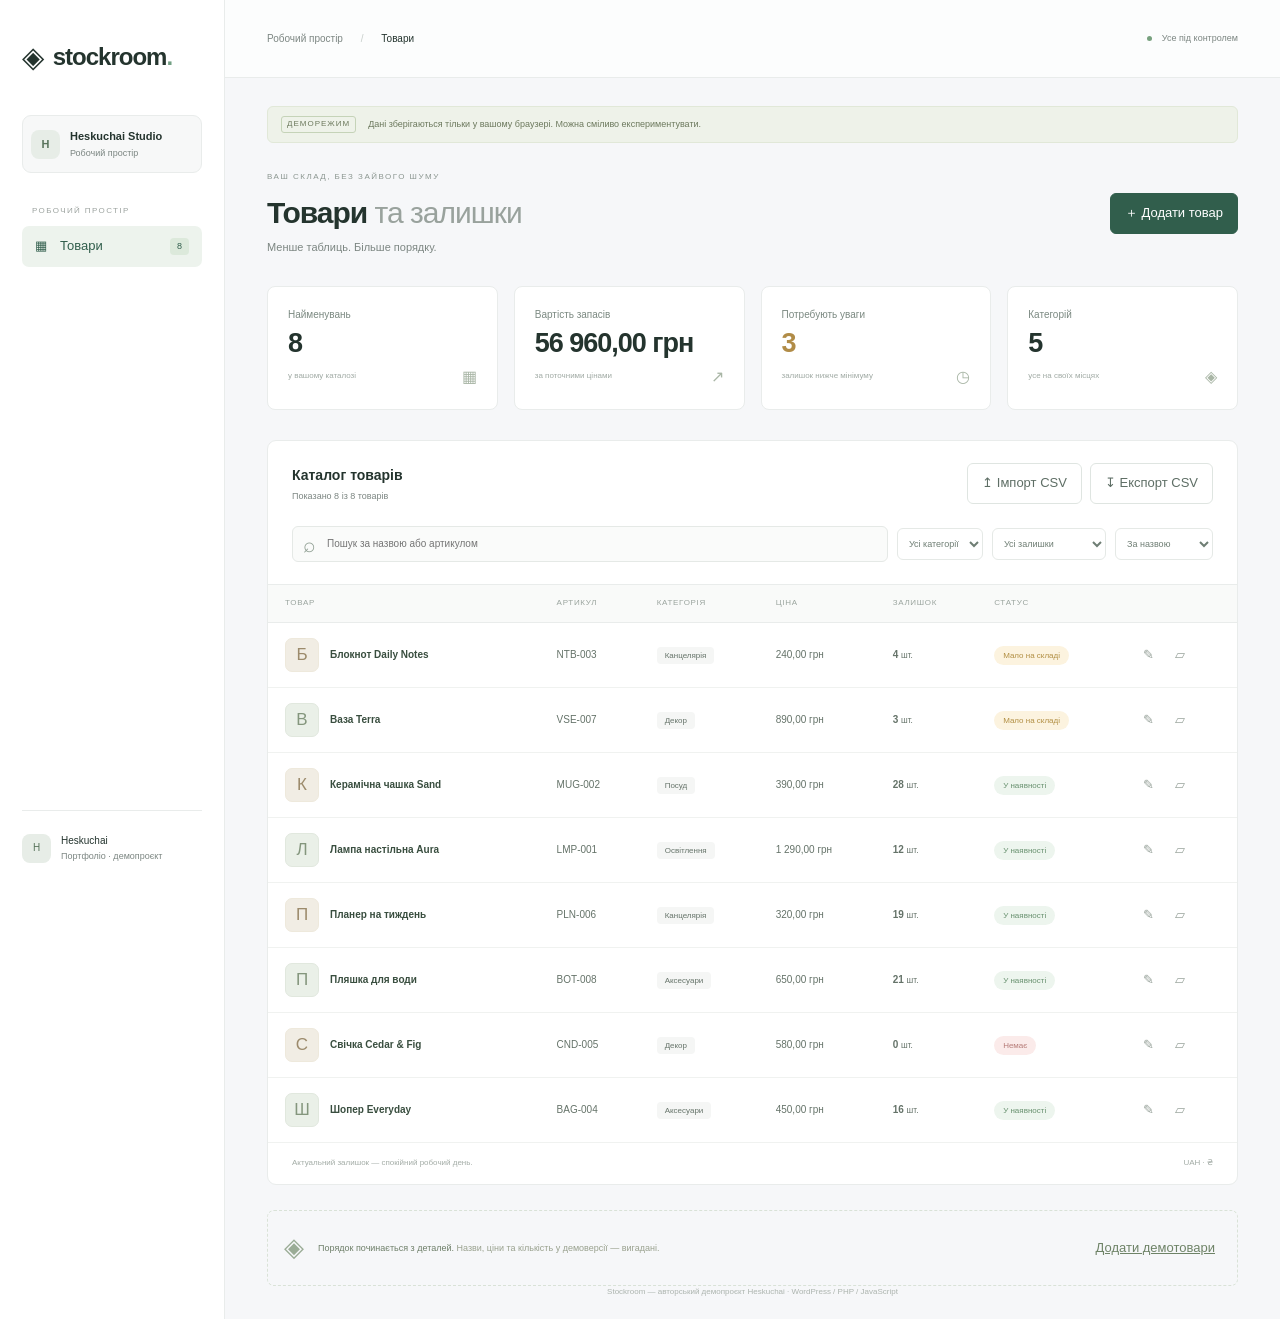
==== docs/stockroom/index.html @ 46d988ea "Build WordPress projects and publish portfolio demos" ====
<!doctype html><html lang="uk"><head><meta charset="UTF-8"><meta name="viewport" content="width=device-width,initial-scale=1"><title>Stockroom — облік товарів · Heskuchai</title><meta name="description" content="Авторський демонстраційний проєкт Heskuchai. WordPress, PHP та JavaScript."><link rel="icon" href="data:,"><link rel="stylesheet" href="assets/style.css"><style>body{margin:0}html{scroll-behavior:smooth;scroll-padding-top:25px}@media(prefers-reduced-motion:reduce){html{scroll-behavior:auto}}</style></head><body><div id="stockroom" class="stockroom">
 <aside class="sr-sidebar"><a class="sr-logo" href="#">◈ <strong>stockroom<span>.</span></strong></a><div class="sr-workspace"><span>H</span><div>Heskuchai Studio<small>Робочий простір</small></div></div><p class="sr-side-label">РОБОЧИЙ ПРОСТІР</p><a class="sr-nav active" href="#sr-main">▦ <span>Товари</span><span class="sr-count">0</span></a><div class="sr-sidebar-bottom"><span class="sr-avatar">H</span><div>Heskuchai<small>Портфоліо · демопроєкт</small></div></div></aside>
 <div class="sr-shell"><header class="sr-topbar"><span>Робочий простір <b>/</b> <strong>Товари</strong></span><span class="sr-top-status"><i></i> Усе під контролем</span></header>
 <main id="sr-main" class="sr-main"><div class="sr-demo-banner"><span>ДЕМОРЕЖИМ</span><p id="sr-mode">Дані зберігаються тільки у вашому браузері. Можна сміливо експериментувати.</p></div>
 <div class="sr-heading"><div><p class="sr-eyebrow">ВАШ СКЛАД, БЕЗ ЗАЙВОГО ШУМУ</p><h1>Товари <span>та залишки</span></h1><p>Менше таблиць. Більше порядку.</p></div><button class="sr-btn sr-primary" id="sr-add">＋ Додати товар</button></div>
 <section class="sr-stats" aria-label="Показники складу"><div><span>Найменувань</span><strong id="sr-total">0</strong><small>у вашому каталозі <i>▦</i></small></div><div><span>Вартість запасів</span><strong id="sr-value">0 ₴</strong><small>за поточними цінами <i>↗</i></small></div><div><span>Потребують уваги</span><strong id="sr-low">0</strong><small>залишок нижче мінімуму <i>◷</i></small></div><div><span>Категорій</span><strong id="sr-categories">0</strong><small>усе на своїх місцях <i>◈</i></small></div></section>
 <section class="sr-panel"><div class="sr-panel-top"><div><h2>Каталог товарів</h2><p id="sr-results" aria-live="polite">Завантаження…</p></div><div class="sr-file-actions"><button class="sr-btn" id="sr-import">↥ Імпорт CSV</button><input type="file" accept=".csv,text/csv" id="sr-file" hidden><button class="sr-btn" id="sr-export">↧ Експорт CSV</button></div></div>
 <div class="sr-toolbar"><label class="sr-search"><span>⌕</span><input type="search" id="sr-search" placeholder="Пошук за назвою або артикулом" aria-label="Пошук товарів"></label><label><span class="sr-visually-hidden">Категорія</span><select id="sr-category"><option value="">Усі категорії</option></select></label><label><span class="sr-visually-hidden">Залишок</span><select id="sr-status"><option value="">Усі залишки</option><option value="low">Мало на складі</option><option value="out">Немає в наявності</option><option value="ok">Достатньо</option></select></label><label><span class="sr-visually-hidden">Сортування</span><select id="sr-sort"><option value="name">За назвою</option><option value="qty">За залишком ↑</option><option value="value">За вартістю ↓</option></select></label></div>
 <div class="sr-table-scroll"><table><thead><tr><th>ТОВАР</th><th>АРТИКУЛ</th><th>КАТЕГОРІЯ</th><th>ЦІНА</th><th>ЗАЛИШОК</th><th>СТАТУС</th><th><span class="sr-visually-hidden">Дії</span></th></tr></thead><tbody id="sr-rows"></tbody></table></div><div id="sr-empty" class="sr-empty" hidden><strong>Поки що нічого</strong><p>Змініть фільтри або додайте перший товар.</p></div><div class="sr-panel-footer"><span>Актуальний залишок — спокійний робочий день.</span><span>UAH · ₴</span></div></section>
 <div class="sr-bottom-note"><span>◈</span><p><strong>Порядок починається з деталей.</strong> Назви, ціни та кількість у демоверсії — вигадані.</p><button class="sr-text-button" id="sr-seed">Додати демотовари</button></div>
 <p class="sr-footer">Stockroom — авторський демопроєкт Heskuchai · WordPress / PHP / JavaScript</p></main></div>
 <dialog id="sr-dialog" class="sr-dialog" aria-labelledby="sr-dialog-title"><form id="sr-form"><header><div><p class="sr-eyebrow">КАТАЛОГ</p><h2 id="sr-dialog-title">Новий товар</h2></div><button type="button" class="sr-close" aria-label="Закрити">×</button></header><input type="hidden" name="id"><label>Назва товару<input name="name" maxlength="100" required placeholder="Наприклад, настільна лампа"></label><div class="sr-form-grid"><label>Артикул<input name="sku" maxlength="40" required pattern="[A-Za-z0-9_-]+" placeholder="LAMP-001"><small>Латинські літери, цифри, - та _</small></label><label>Категорія<input name="category" maxlength="50" required placeholder="Освітлення" list="sr-category-list"><datalist id="sr-category-list"></datalist></label><label>Ціна, ₴<input name="price" type="number" min="0" max="9999999.99" step="0.01" required placeholder="0.00"></label><label>Кількість, шт.<input name="qty" type="number" min="0" max="1000000" step="1" required value="0"></label><label>Мінімальний залишок<input name="min_qty" type="number" min="0" max="1000000" step="1" required value="5"></label></div><p id="sr-form-error" class="sr-error" role="alert"></p><footer><button type="button" class="sr-btn sr-cancel">Скасувати</button><button type="submit" class="sr-btn sr-primary">Зберегти товар</button></footer></form></dialog>
 <dialog id="sr-archive-dialog" class="sr-dialog" aria-labelledby="sr-archive-title"><h2 id="sr-archive-title">Архівувати товар?</h2><p>Товар зникне з каталогу. Його можна буде повернути кнопкою «Скасувати» у повідомленні.</p><footer><button class="sr-btn" id="sr-archive-cancel">Залишити</button><button class="sr-btn sr-primary" id="sr-archive-confirm">Архівувати</button></footer></dialog>
 <div id="sr-toast" class="sr-toast" role="status" hidden><span></span><button hidden>Скасувати</button><button class="sr-toast-close" aria-label="Закрити повідомлення">×</button></div>
</div>
<script src="assets/core.js"></script><script src="assets/app.js"></script></body></html>
---- docs/stockroom/assets/style.css ----
.stockroom{--sr-bg:#f6f7f9;--sr-ink:#24342e;--sr-muted:#7c8682;--sr-line:#e9eceb;--sr-green:#315e4c;color:var(--sr-ink);font:13px/1.6 'Segoe UI',Arial,sans-serif;background:var(--sr-bg);min-height:100vh;display:flex;text-align:left;letter-spacing:normal}.stockroom *{box-sizing:border-box}.stockroom a{color:inherit;text-decoration:none}.stockroom button,.stockroom input,.stockroom select{font:inherit}.stockroom button{cursor:pointer}.stockroom button:disabled{opacity:.5;cursor:wait}.stockroom button:focus-visible,.stockroom a:focus-visible,.stockroom input:focus-visible,.stockroom select:focus-visible{outline:2px solid #54896f;outline-offset:3px}.stockroom h1,.stockroom h2,.stockroom p{margin-top:0}.stockroom [hidden]{display:none!important}.sr-sidebar{width:225px;flex-shrink:0;background:#fff;border-right:1px solid var(--sr-line);padding:34px 22px;position:relative}.sr-logo{font-size:29px;display:flex;align-items:center;gap:10px;letter-spacing:-1.3px}.sr-logo>strong{font-size:24px;letter-spacing:-1px}.sr-logo strong span{color:#73a084}.sr-workspace{margin:35px 0 32px;padding:12px 8px;background:#f7f8f8;border:1px solid var(--sr-line);border-radius:9px;display:flex;gap:10px;align-items:center;font-size:11px;font-weight:600}.sr-workspace>span,.sr-avatar{display:grid;place-items:center;width:29px;height:29px;background:#e7ede7;color:#59745c;border-radius:8px}.sr-workspace small,.sr-sidebar-bottom small{display:block;font-size:9px;color:var(--sr-muted);font-weight:400}.sr-side-label{font-size:8px;letter-spacing:1.4px;color:#9ca39f;padding-left:10px}.sr-nav{display:flex;gap:13px;align-items:center;padding:10px 13px;border-radius:7px}.sr-nav.active{background:#edf3ed;color:#315e4c}.sr-count{margin-left:auto;font-size:9px;background:#dce9db;padding:1px 7px;border-radius:4px}.sr-sidebar-bottom{position:sticky;top:calc(100vh - 90px);margin-top:280px;border-top:1px solid var(--sr-line);padding-top:22px;display:flex;align-items:center;gap:10px;font-size:10px}.sr-shell{flex:1;min-width:0}.sr-topbar{height:78px;padding:0 42px;background:#ffffffb8;border-bottom:1px solid var(--sr-line);display:flex;align-items:center;justify-content:space-between;font-size:10px;color:var(--sr-muted);gap:15px}.sr-topbar strong{color:var(--sr-ink);font-weight:500}.sr-topbar b{margin:0 15px;color:#c7ceca;font-weight:400}.sr-top-status{font-size:9px}.sr-top-status i{display:inline-block;width:5px;height:5px;border-radius:50%;background:#77a17e;margin-right:7px}.sr-main{padding:28px 42px 20px;max-width:1600px;margin:auto}.sr-demo-banner{padding:9px 13px;background:#eef2e9;color:#6c795d;border:1px solid #e1e8d8;border-radius:6px;display:flex;gap:12px;align-items:center;margin-bottom:28px}.sr-demo-banner>span{font-size:8px;letter-spacing:1px;border:1px solid #c5d3b8;padding:1px 5px;flex-shrink:0;border-radius:3px}.sr-demo-banner p{margin:0;font-size:9px}.sr-heading{display:flex;justify-content:space-between;align-items:center;gap:20px;margin-bottom:30px}.sr-eyebrow{font-size:8px;letter-spacing:1.5px;color:#8b9690;margin-bottom:9px}.sr-heading h1{font-size:30px;line-height:1.3;font-weight:600;letter-spacing:-1px;margin:0 0 7px;font-family:inherit}.sr-heading h1>span{font-weight:400;color:#99a29d}.sr-heading p:not(.sr-eyebrow){font-size:11px;color:var(--sr-muted);margin:0}.sr-btn{border:1px solid #dfe5e1;background:#fff;color:#5e6e65;padding:9px 14px;border-radius:6px;font-size:10px;white-space:nowrap;transition:background .2s}.sr-btn:hover{background:#edf1ed}.sr-primary{background:var(--sr-green);color:#fff;border-color:var(--sr-green)}.sr-primary:hover{background:#244a3b}.sr-stats{display:grid;grid-template-columns:repeat(4,minmax(0,1fr));gap:16px;margin-bottom:30px}.sr-stats>div{background:#fff;border:1px solid var(--sr-line);border-radius:8px;padding:20px}.sr-stats>div>span{display:block;color:#7b8981;font-size:10px}.sr-stats strong{display:block;font-size:27px;font-weight:600;line-height:1.5;letter-spacing:-1px;white-space:nowrap}.sr-stats small{display:flex;justify-content:space-between;color:#a0aaa4;font-size:8px;align-items:center;gap:5px}.sr-stats small i{font-style:normal;font-size:16px;color:#a9b6a6}.sr-stats>div:nth-child(3) strong{color:#b18c47}.sr-panel{background:#fff;border:1px solid var(--sr-line);border-radius:9px;overflow:hidden}.sr-panel-top{display:flex;align-items:center;justify-content:space-between;gap:20px;padding:22px 24px}.sr-panel-top h2{font-size:14px;font-weight:600;margin:0 0 3px;letter-spacing:0;font-family:inherit}.sr-panel-top p{font-size:9px;color:var(--sr-muted);margin:0}.sr-file-actions{display:flex;gap:8px}.sr-toolbar{display:flex;align-items:center;gap:9px;padding:0 24px 22px}.sr-search{display:flex;align-items:center;gap:7px;border:1px solid #e5e9e6;border-radius:6px;flex:1;padding:5px 10px;min-width:140px;background:#fafbfa}.sr-search>span{font-size:21px;color:#91a094;line-height:1}.sr-search input{width:100%;border:0;background:transparent;outline:0;font-size:10px;min-width:0;padding:4px}.sr-toolbar select{max-width:160px;border:1px solid #e5e9e6;background:#fff;color:#6f7e74;border-radius:6px;padding:9px 7px;font-size:9px}.sr-table-scroll{overflow-x:auto}.stockroom table{width:100%;border-collapse:collapse;font-size:10px;white-space:nowrap;margin:0}.stockroom th{background:#f9faf9;color:#9aa49e;font-size:8px;letter-spacing:.7px;font-weight:500;padding:12px 17px;text-align:left;border-block:1px solid var(--sr-line)}.stockroom td{padding:15px 17px;border-bottom:1px solid #f0f2f0;vertical-align:middle;color:#657369}.stockroom td:first-child{display:flex;align-items:center;gap:11px;min-width:210px;max-width:300px}.sr-product-icon{width:34px;height:34px;background:#f1ede4;border:1px solid #eee9dc;border-radius:7px;display:grid;place-items:center;font-size:17px;color:#9c8b6c;flex-shrink:0}.stockroom tr:nth-child(2n) .sr-product-icon{background:#eaf0e8;color:#84967d;border-color:#e1e8de}.sr-product-name{font-weight:600;color:#394e3f;white-space:normal;overflow-wrap:anywhere;max-width:195px;line-height:1.5}.sr-category-tag{background:#f5f6f5;padding:4px 8px;border-radius:4px;font-size:8px}.sr-stock-status{font-size:8px;border-radius:15px;background:#edf5ee;color:#67906e;padding:5px 9px}.sr-stock-status.low{background:#fcf3df;color:#b18e42}.sr-stock-status.out{background:#fbebea;color:#b67b77}.sr-row-actions{display:flex;gap:5px}.sr-row-actions button{background:none;border:1px solid transparent;border-radius:4px;padding:4px 7px;color:#96a199;font-size:13px}.sr-row-actions button:hover{border-color:#e2e7e2;background:#f7f9f7}.sr-panel-footer{padding:14px 24px;display:flex;justify-content:space-between;color:#a3aca6;font-size:8px;gap:15px}.sr-empty{text-align:center;padding:60px 20px;color:var(--sr-muted)}.sr-empty strong{font-size:17px;color:var(--sr-ink)}.sr-empty p{margin:8px 0 0}.sr-bottom-note{display:flex;align-items:center;gap:14px;border:1px dashed #d9e2d7;border-radius:7px;padding:16px;margin-top:25px}.sr-bottom-note>span{font-size:26px;color:#9aac96}.sr-bottom-note p{font-size:9px;color:#99a18e;margin:0;flex:1}.sr-bottom-note strong{font-weight:500;color:#6e7f69}.sr-text-button{background:transparent;border:0;color:#6e8367;font-size:9px;text-decoration:underline}.sr-footer{margin:24px 0 0;font-size:8px;color:#acb4ae;text-align:center}.sr-dialog{width:min(550px,92vw);max-height:90vh;border:1px solid #e3e8e2;border-radius:12px;padding:30px;color:#354a3b;background:#fff;box-shadow:0 25px 100px #122e2333;font-family:'Segoe UI',Arial,sans-serif}.sr-dialog::backdrop{background:#1b352c88;backdrop-filter:blur(3px)}.sr-dialog header{display:flex;justify-content:space-between;align-items:start;margin-bottom:20px}.sr-dialog h2{font-size:24px;margin:0;font-family:inherit;letter-spacing:-.5px}.sr-close{border:0;background:none;font-size:26px;line-height:1;padding:5px;color:#96a094}.sr-dialog label{display:flex;flex-direction:column;gap:6px;font-size:11px;margin-bottom:15px}.sr-dialog input{border:1px solid #dce3dc;padding:10px 12px;border-radius:6px;width:100%;font-size:12px;background:#fcfdfb;color:#354a3b}.sr-dialog small{font-size:9px;color:#99a393}.sr-form-grid{display:grid;grid-template-columns:1fr 1fr;gap:0 16px}.sr-dialog footer{display:flex;justify-content:flex-end;gap:10px;margin-top:20px}.sr-error{color:#ad4d4d;font-size:11px;min-height:15px}.sr-toast{position:fixed;bottom:25px;right:25px;max-width:min(480px,90vw);border:1px solid #d3e0d2;padding:13px 18px;background:#fff;box-shadow:0 12px 35px #102b1d20;border-radius:8px;z-index:99999;display:flex;align-items:center;gap:15px;font-size:12px}.sr-toast button{border:0;background:none;color:#3b6f4c;font:inherit;text-decoration:underline}.sr-toast .sr-toast-close{font-size:20px;color:#95a18f;text-decoration:none}.sr-visually-hidden{position:absolute;left:0;top:0;width:1px;height:1px;overflow:hidden;clip:rect(0,0,0,0)}
@media(max-width:1150px){.sr-sidebar{width:180px;padding:28px 15px}.sr-logo>strong{font-size:21px}.sr-main{padding:25px}.sr-topbar{padding-inline:25px}.sr-stats{gap:10px}.sr-stats>div{padding:16px}.sr-stats strong{font-size:22px}.sr-toolbar{flex-wrap:wrap}.sr-search{flex-basis:100%}.sr-toolbar select{max-width:100%}.sr-toolbar label:not(.sr-search){flex:1}.sr-toolbar label select{width:100%}}
@media(max-width:760px){.stockroom{display:block}.sr-sidebar{width:auto;padding:14px 20px;display:flex;align-items:center;justify-content:space-between;border-right:0;border-bottom:1px solid var(--sr-line)}.sr-logo>strong{font-size:23px}.sr-logo{font-size:25px}.sr-workspace,.sr-side-label,.sr-nav,.sr-sidebar-bottom{display:none}.sr-topbar{height:50px;padding:0 20px;font-size:9px}.sr-top-status{display:none}.sr-main{padding:20px 16px}.sr-demo-banner{align-items:start;gap:8px}.sr-demo-banner p{font-size:8px}.sr-demo-banner>span{font-size:7px}.sr-heading{align-items:start;flex-direction:column;gap:14px;margin-bottom:20px}.sr-heading h1{font-size:27px}.sr-stats{grid-template-columns:repeat(2,minmax(0,1fr));gap:10px;margin-bottom:20px}.sr-stats>div{padding:15px}.sr-stats strong{font-size:24px}.sr-stats small{font-size:7px}.sr-panel-top{padding:17px;flex-wrap:wrap;gap:12px}.sr-file-actions .sr-btn{font-size:9px;padding:7px 10px}.sr-toolbar{padding:0 17px 17px;gap:7px}.sr-toolbar label:not(.sr-search){flex-basis:45%}.sr-toolbar label:last-child{flex-basis:100%}.sr-panel-footer{padding:13px 17px}.sr-panel-footer span:first-child{max-width:210px}.sr-bottom-note{flex-wrap:wrap;gap:10px;padding:13px}.sr-bottom-note p{font-size:8px}.sr-text-button{margin-left:35px}.sr-dialog{padding:24px}.sr-form-grid{grid-template-columns:1fr}.sr-toast{right:5vw;bottom:15px}.stockroom td,.stockroom th{padding:13px}}
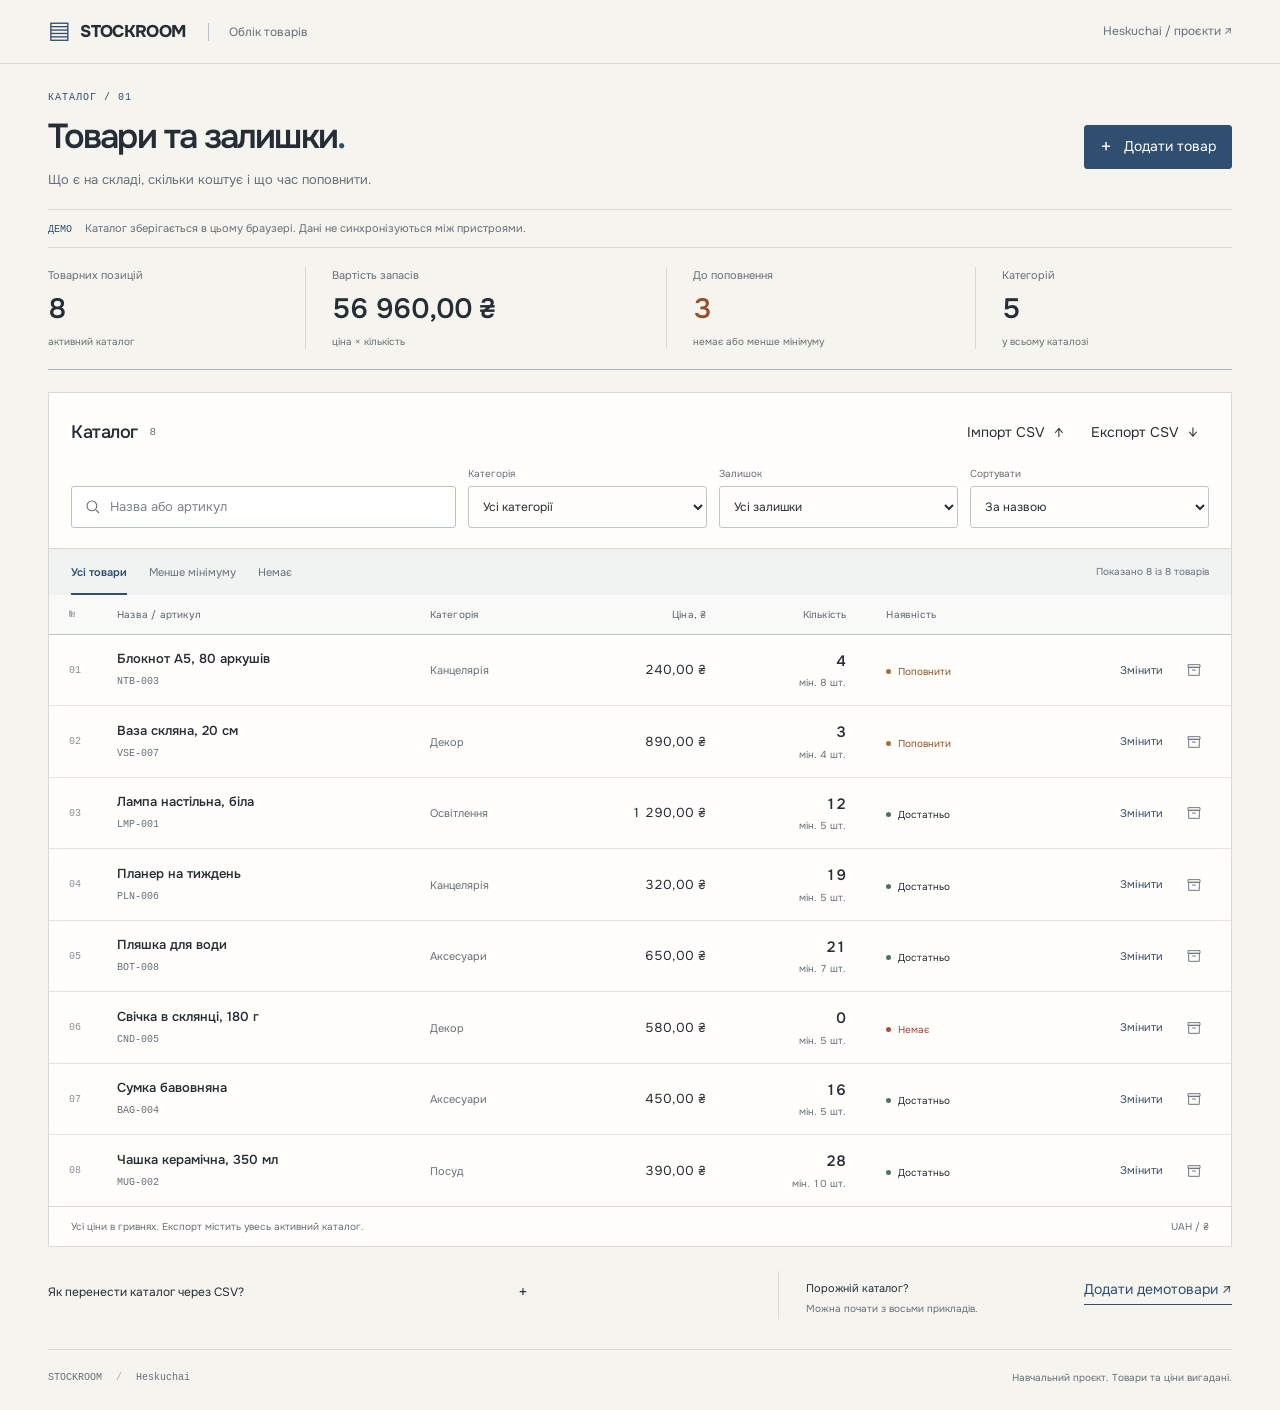
==== commit 7583726e: "Redesign Stockroom as a practical inventory journal" ====
--- a/docs/stockroom/index.html
+++ b/docs/stockroom/index.html
@@ -1,15 +1,22 @@
-<!doctype html><html lang="uk"><head><meta charset="UTF-8"><meta name="viewport" content="width=device-width,initial-scale=1"><title>Stockroom — облік товарів · Heskuchai</title><meta name="description" content="Авторський демонстраційний проєкт Heskuchai. WordPress, PHP та JavaScript."><link rel="icon" href="data:,"><link rel="stylesheet" href="assets/style.css"><style>body{margin:0}html{scroll-behavior:smooth;scroll-padding-top:25px}@media(prefers-reduced-motion:reduce){html{scroll-behavior:auto}}</style></head><body><div id="stockroom" class="stockroom">
- <aside class="sr-sidebar"><a class="sr-logo" href="#">◈ <strong>stockroom<span>.</span></strong></a><div class="sr-workspace"><span>H</span><div>Heskuchai Studio<small>Робочий простір</small></div></div><p class="sr-side-label">РОБОЧИЙ ПРОСТІР</p><a class="sr-nav active" href="#sr-main">▦ <span>Товари</span><span class="sr-count">0</span></a><div class="sr-sidebar-bottom"><span class="sr-avatar">H</span><div>Heskuchai<small>Портфоліо · демопроєкт</small></div></div></aside>
- <div class="sr-shell"><header class="sr-topbar"><span>Робочий простір <b>/</b> <strong>Товари</strong></span><span class="sr-top-status"><i></i> Усе під контролем</span></header>
- <main id="sr-main" class="sr-main"><div class="sr-demo-banner"><span>ДЕМОРЕЖИМ</span><p id="sr-mode">Дані зберігаються тільки у вашому браузері. Можна сміливо експериментувати.</p></div>
- <div class="sr-heading"><div><p class="sr-eyebrow">ВАШ СКЛАД, БЕЗ ЗАЙВОГО ШУМУ</p><h1>Товари <span>та залишки</span></h1><p>Менше таблиць. Більше порядку.</p></div><button class="sr-btn sr-primary" id="sr-add">＋ Додати товар</button></div>
- <section class="sr-stats" aria-label="Показники складу"><div><span>Найменувань</span><strong id="sr-total">0</strong><small>у вашому каталозі <i>▦</i></small></div><div><span>Вартість запасів</span><strong id="sr-value">0 ₴</strong><small>за поточними цінами <i>↗</i></small></div><div><span>Потребують уваги</span><strong id="sr-low">0</strong><small>залишок нижче мінімуму <i>◷</i></small></div><div><span>Категорій</span><strong id="sr-categories">0</strong><small>усе на своїх місцях <i>◈</i></small></div></section>
- <section class="sr-panel"><div class="sr-panel-top"><div><h2>Каталог товарів</h2><p id="sr-results" aria-live="polite">Завантаження…</p></div><div class="sr-file-actions"><button class="sr-btn" id="sr-import">↥ Імпорт CSV</button><input type="file" accept=".csv,text/csv" id="sr-file" hidden><button class="sr-btn" id="sr-export">↧ Експорт CSV</button></div></div>
- <div class="sr-toolbar"><label class="sr-search"><span>⌕</span><input type="search" id="sr-search" placeholder="Пошук за назвою або артикулом" aria-label="Пошук товарів"></label><label><span class="sr-visually-hidden">Категорія</span><select id="sr-category"><option value="">Усі категорії</option></select></label><label><span class="sr-visually-hidden">Залишок</span><select id="sr-status"><option value="">Усі залишки</option><option value="low">Мало на складі</option><option value="out">Немає в наявності</option><option value="ok">Достатньо</option></select></label><label><span class="sr-visually-hidden">Сортування</span><select id="sr-sort"><option value="name">За назвою</option><option value="qty">За залишком ↑</option><option value="value">За вартістю ↓</option></select></label></div>
- <div class="sr-table-scroll"><table><thead><tr><th>ТОВАР</th><th>АРТИКУЛ</th><th>КАТЕГОРІЯ</th><th>ЦІНА</th><th>ЗАЛИШОК</th><th>СТАТУС</th><th><span class="sr-visually-hidden">Дії</span></th></tr></thead><tbody id="sr-rows"></tbody></table></div><div id="sr-empty" class="sr-empty" hidden><strong>Поки що нічого</strong><p>Змініть фільтри або додайте перший товар.</p></div><div class="sr-panel-footer"><span>Актуальний залишок — спокійний робочий день.</span><span>UAH · ₴</span></div></section>
- <div class="sr-bottom-note"><span>◈</span><p><strong>Порядок починається з деталей.</strong> Назви, ціни та кількість у демоверсії — вигадані.</p><button class="sr-text-button" id="sr-seed">Додати демотовари</button></div>
- <p class="sr-footer">Stockroom — авторський демопроєкт Heskuchai · WordPress / PHP / JavaScript</p></main></div>
- <dialog id="sr-dialog" class="sr-dialog" aria-labelledby="sr-dialog-title"><form id="sr-form"><header><div><p class="sr-eyebrow">КАТАЛОГ</p><h2 id="sr-dialog-title">Новий товар</h2></div><button type="button" class="sr-close" aria-label="Закрити">×</button></header><input type="hidden" name="id"><label>Назва товару<input name="name" maxlength="100" required placeholder="Наприклад, настільна лампа"></label><div class="sr-form-grid"><label>Артикул<input name="sku" maxlength="40" required pattern="[A-Za-z0-9_-]+" placeholder="LAMP-001"><small>Латинські літери, цифри, - та _</small></label><label>Категорія<input name="category" maxlength="50" required placeholder="Освітлення" list="sr-category-list"><datalist id="sr-category-list"></datalist></label><label>Ціна, ₴<input name="price" type="number" min="0" max="9999999.99" step="0.01" required placeholder="0.00"></label><label>Кількість, шт.<input name="qty" type="number" min="0" max="1000000" step="1" required value="0"></label><label>Мінімальний залишок<input name="min_qty" type="number" min="0" max="1000000" step="1" required value="5"></label></div><p id="sr-form-error" class="sr-error" role="alert"></p><footer><button type="button" class="sr-btn sr-cancel">Скасувати</button><button type="submit" class="sr-btn sr-primary">Зберегти товар</button></footer></form></dialog>
+<!doctype html><html lang="uk"><head><meta charset="UTF-8"><meta name="viewport" content="width=device-width,initial-scale=1"><title>Stockroom - облік товарів · Heskuchai</title><meta name="description" content="Авторський демонстраційний проєкт Heskuchai. WordPress, PHP та JavaScript."><link rel="icon" href="data:,"><link rel="stylesheet" href="assets/style.css"><style>body{margin:0}html{scroll-behavior:smooth;scroll-padding-top:25px}@media(prefers-reduced-motion:reduce){html{scroll-behavior:auto}}</style></head><body><div id="stockroom" class="stockroom">
+ <a class="sr-skip" href="#sr-main">Перейти до каталогу</a>
+ <header class="sr-topbar"><a class="sr-logo" href="#sr-main" aria-label="Stockroom, каталог"><span class="sr-mark" aria-hidden="true">▤</span>STOCKROOM<span class="sr-logo-caption">Облік товарів</span></a><a class="sr-owner" href="https://heskuchai.github.io/heskuchai-web-lab/">Heskuchai / проєкти ↗</a></header>
+ <main id="sr-main" class="sr-main">
+  <div class="sr-heading"><div><p class="sr-eyebrow">КАТАЛОГ / 01</p><h1>Товари та залишки<span>.</span></h1><p>Що є на складі, скільки коштує і що час поповнити.</p></div><button class="sr-btn sr-primary" id="sr-add"><span aria-hidden="true">+</span> Додати товар</button></div>
+  <div class="sr-demo-banner"><span>ДЕМО</span><p id="sr-mode">Каталог зберігається в цьому браузері. Дані не синхронізуються між пристроями.</p></div>
+  <section class="sr-stats" aria-label="Показники всього каталогу"><div><span>Товарних позицій</span><strong id="sr-total">0</strong><small>активний каталог</small></div><div><span>Вартість запасів</span><strong id="sr-value">0 ₴</strong><small>ціна × кількість</small></div><div class="sr-attention"><span>До поповнення</span><strong id="sr-low">0</strong><small>немає або менше мінімуму</small></div><div><span>Категорій</span><strong id="sr-categories">0</strong><small>у всьому каталозі</small></div></section>
+  <section class="sr-panel" aria-labelledby="sr-catalog-title">
+   <div class="sr-panel-top"><div class="sr-list-title"><h2 id="sr-catalog-title">Каталог</h2><span class="sr-count" aria-label="Кількість товарів">0</span></div><div class="sr-file-actions"><button class="sr-btn sr-secondary" id="sr-import">Імпорт CSV <span aria-hidden="true">↑</span></button><input type="file" accept=".csv,text/csv" id="sr-file" hidden><button class="sr-btn sr-secondary" id="sr-export">Експорт CSV <span aria-hidden="true">↓</span></button></div></div>
+   <div class="sr-toolbar"><label class="sr-search"><svg viewBox="0 0 24 24" width="18" height="18" aria-hidden="true"><circle cx="10.5" cy="10.5" r="6.5"/><path d="m16 16 4 4"/></svg><input type="search" id="sr-search" placeholder="Назва або артикул" aria-label="Пошук товарів"></label><label class="sr-filter"><span>Категорія</span><select id="sr-category"><option value="">Усі категорії</option></select></label><label class="sr-filter"><span>Залишок</span><select id="sr-status"><option value="">Усі залишки</option><option value="low">Менше мінімуму</option><option value="out">Немає в наявності</option><option value="ok">Достатньо</option></select></label><label class="sr-filter"><span>Сортувати</span><select id="sr-sort"><option value="name">За назвою</option><option value="qty">За кількістю ↑</option><option value="value">За вартістю ↓</option></select></label></div>
+   <div class="sr-viewbar"><div class="sr-tabs" role="group" aria-label="Швидкий фільтр залишків"><button type="button" data-stock="" aria-pressed="true">Усі товари</button><button type="button" data-stock="low" aria-pressed="false">Менше мінімуму</button><button type="button" data-stock="out" aria-pressed="false">Немає</button></div><p id="sr-results" aria-live="polite">Завантаження...</p></div>
+   <div class="sr-table-scroll" role="region" aria-label="Таблиця товарів, на вузькому екрані гортайте вбік" tabindex="0"><table><caption class="sr-visually-hidden">Активні товари. Кнопки в останній колонці дозволяють редагувати або архівувати позицію.</caption><thead><tr><th scope="col" class="sr-number">№</th><th scope="col">Назва / артикул</th><th scope="col">Категорія</th><th scope="col" class="sr-numeric">Ціна, ₴</th><th scope="col" class="sr-numeric">Кількість</th><th scope="col">Наявність</th><th scope="col"><span class="sr-visually-hidden">Дії</span></th></tr></thead><tbody id="sr-rows"></tbody></table></div>
+   <div id="sr-empty" class="sr-empty" hidden><span aria-hidden="true">∅</span><strong id="sr-empty-title">Нічого не знайдено</strong><p id="sr-empty-description">Спробуй інший запит або скинь фільтри.</p><button class="sr-btn" id="sr-clear">Скинути фільтри</button></div>
+   <div class="sr-panel-footer"><span>Усі ціни в гривнях. Експорт містить увесь активний каталог.</span><span>UAH / ₴</span></div>
+  </section>
+  <div class="sr-notes"><details class="sr-csv-help"><summary>Як перенести каталог через CSV? <span aria-hidden="true">+</span></summary><div><p>Найпростіше - експортувати каталог і використати його як зразок. У файлі потрібні заголовки:</p><code>sku,name,category,price,qty,min_qty</code><p>Ціна - з крапкою, кількість - ціле число. Артикул має бути унікальним. Імпорт додає нові товари; максимум 500 рядків і 1 МБ за раз.</p></div></details><div class="sr-seed-note"><p>Порожній каталог?<br><span>Можна почати з восьми прикладів.</span></p><button class="sr-text-button" id="sr-seed">Додати демотовари ↗</button></div></div>
+  <footer class="sr-footer"><span>STOCKROOM <span>/</span> Heskuchai</span><span>Навчальний проєкт. Товари та ціни вигадані.</span></footer>
+ </main>
+ <dialog id="sr-dialog" class="sr-dialog" aria-labelledby="sr-dialog-title"><form id="sr-form"><header><div><p class="sr-eyebrow">КАТАЛОГ</p><h2 id="sr-dialog-title">Новий товар</h2></div><button type="button" class="sr-close" aria-label="Закрити">×</button></header><input type="hidden" name="id"><label>Назва товару<input name="name" maxlength="100" required placeholder="Наприклад, блокнот А5"></label><div class="sr-form-grid"><label>Артикул<input name="sku" maxlength="40" required pattern="[A-Za-z0-9_-]+" placeholder="NOTE-001"><small>Латинські літери, цифри, - та _</small></label><label>Категорія<input name="category" maxlength="50" required placeholder="Канцелярія" list="sr-category-list"><datalist id="sr-category-list"></datalist></label><label>Ціна, ₴<input name="price" type="number" min="0" max="9999999.99" step="0.01" required placeholder="0.00"></label><label>Кількість, шт.<input name="qty" type="number" min="0" max="1000000" step="1" required value="0"></label><label>Мінімальний залишок<input name="min_qty" type="number" min="0" max="1000000" step="1" required value="5"></label></div><p id="sr-form-error" class="sr-error" role="alert"></p><footer><button type="button" class="sr-btn sr-cancel">Скасувати</button><button type="submit" class="sr-btn sr-primary">Зберегти товар</button></footer></form></dialog>
  <dialog id="sr-archive-dialog" class="sr-dialog" aria-labelledby="sr-archive-title"><h2 id="sr-archive-title">Архівувати товар?</h2><p>Товар зникне з каталогу. Його можна буде повернути кнопкою «Скасувати» у повідомленні.</p><footer><button class="sr-btn" id="sr-archive-cancel">Залишити</button><button class="sr-btn sr-primary" id="sr-archive-confirm">Архівувати</button></footer></dialog>
  <div id="sr-toast" class="sr-toast" role="status" hidden><span></span><button hidden>Скасувати</button><button class="sr-toast-close" aria-label="Закрити повідомлення">×</button></div>
 </div>
--- a/docs/stockroom/assets/style.css
+++ b/docs/stockroom/assets/style.css
@@ -1,3 +1,12 @@
-.stockroom{--sr-bg:#f6f7f9;--sr-ink:#24342e;--sr-muted:#7c8682;--sr-line:#e9eceb;--sr-green:#315e4c;color:var(--sr-ink);font:13px/1.6 'Segoe UI',Arial,sans-serif;background:var(--sr-bg);min-height:100vh;display:flex;text-align:left;letter-spacing:normal}.stockroom *{box-sizing:border-box}.stockroom a{color:inherit;text-decoration:none}.stockroom button,.stockroom input,.stockroom select{font:inherit}.stockroom button{cursor:pointer}.stockroom button:disabled{opacity:.5;cursor:wait}.stockroom button:focus-visible,.stockroom a:focus-visible,.stockroom input:focus-visible,.stockroom select:focus-visible{outline:2px solid #54896f;outline-offset:3px}.stockroom h1,.stockroom h2,.stockroom p{margin-top:0}.stockroom [hidden]{display:none!important}.sr-sidebar{width:225px;flex-shrink:0;background:#fff;border-right:1px solid var(--sr-line);padding:34px 22px;position:relative}.sr-logo{font-size:29px;display:flex;align-items:center;gap:10px;letter-spacing:-1.3px}.sr-logo>strong{font-size:24px;letter-spacing:-1px}.sr-logo strong span{color:#73a084}.sr-workspace{margin:35px 0 32px;padding:12px 8px;background:#f7f8f8;border:1px solid var(--sr-line);border-radius:9px;display:flex;gap:10px;align-items:center;font-size:11px;font-weight:600}.sr-workspace>span,.sr-avatar{display:grid;place-items:center;width:29px;height:29px;background:#e7ede7;color:#59745c;border-radius:8px}.sr-workspace small,.sr-sidebar-bottom small{display:block;font-size:9px;color:var(--sr-muted);font-weight:400}.sr-side-label{font-size:8px;letter-spacing:1.4px;color:#9ca39f;padding-left:10px}.sr-nav{display:flex;gap:13px;align-items:center;padding:10px 13px;border-radius:7px}.sr-nav.active{background:#edf3ed;color:#315e4c}.sr-count{margin-left:auto;font-size:9px;background:#dce9db;padding:1px 7px;border-radius:4px}.sr-sidebar-bottom{position:sticky;top:calc(100vh - 90px);margin-top:280px;border-top:1px solid var(--sr-line);padding-top:22px;display:flex;align-items:center;gap:10px;font-size:10px}.sr-shell{flex:1;min-width:0}.sr-topbar{height:78px;padding:0 42px;background:#ffffffb8;border-bottom:1px solid var(--sr-line);display:flex;align-items:center;justify-content:space-between;font-size:10px;color:var(--sr-muted);gap:15px}.sr-topbar strong{color:var(--sr-ink);font-weight:500}.sr-topbar b{margin:0 15px;color:#c7ceca;font-weight:400}.sr-top-status{font-size:9px}.sr-top-status i{display:inline-block;width:5px;height:5px;border-radius:50%;background:#77a17e;margin-right:7px}.sr-main{padding:28px 42px 20px;max-width:1600px;margin:auto}.sr-demo-banner{padding:9px 13px;background:#eef2e9;color:#6c795d;border:1px solid #e1e8d8;border-radius:6px;display:flex;gap:12px;align-items:center;margin-bottom:28px}.sr-demo-banner>span{font-size:8px;letter-spacing:1px;border:1px solid #c5d3b8;padding:1px 5px;flex-shrink:0;border-radius:3px}.sr-demo-banner p{margin:0;font-size:9px}.sr-heading{display:flex;justify-content:space-between;align-items:center;gap:20px;margin-bottom:30px}.sr-eyebrow{font-size:8px;letter-spacing:1.5px;color:#8b9690;margin-bottom:9px}.sr-heading h1{font-size:30px;line-height:1.3;font-weight:600;letter-spacing:-1px;margin:0 0 7px;font-family:inherit}.sr-heading h1>span{font-weight:400;color:#99a29d}.sr-heading p:not(.sr-eyebrow){font-size:11px;color:var(--sr-muted);margin:0}.sr-btn{border:1px solid #dfe5e1;background:#fff;color:#5e6e65;padding:9px 14px;border-radius:6px;font-size:10px;white-space:nowrap;transition:background .2s}.sr-btn:hover{background:#edf1ed}.sr-primary{background:var(--sr-green);color:#fff;border-color:var(--sr-green)}.sr-primary:hover{background:#244a3b}.sr-stats{display:grid;grid-template-columns:repeat(4,minmax(0,1fr));gap:16px;margin-bottom:30px}.sr-stats>div{background:#fff;border:1px solid var(--sr-line);border-radius:8px;padding:20px}.sr-stats>div>span{display:block;color:#7b8981;font-size:10px}.sr-stats strong{display:block;font-size:27px;font-weight:600;line-height:1.5;letter-spacing:-1px;white-space:nowrap}.sr-stats small{display:flex;justify-content:space-between;color:#a0aaa4;font-size:8px;align-items:center;gap:5px}.sr-stats small i{font-style:normal;font-size:16px;color:#a9b6a6}.sr-stats>div:nth-child(3) strong{color:#b18c47}.sr-panel{background:#fff;border:1px solid var(--sr-line);border-radius:9px;overflow:hidden}.sr-panel-top{display:flex;align-items:center;justify-content:space-between;gap:20px;padding:22px 24px}.sr-panel-top h2{font-size:14px;font-weight:600;margin:0 0 3px;letter-spacing:0;font-family:inherit}.sr-panel-top p{font-size:9px;color:var(--sr-muted);margin:0}.sr-file-actions{display:flex;gap:8px}.sr-toolbar{display:flex;align-items:center;gap:9px;padding:0 24px 22px}.sr-search{display:flex;align-items:center;gap:7px;border:1px solid #e5e9e6;border-radius:6px;flex:1;padding:5px 10px;min-width:140px;background:#fafbfa}.sr-search>span{font-size:21px;color:#91a094;line-height:1}.sr-search input{width:100%;border:0;background:transparent;outline:0;font-size:10px;min-width:0;padding:4px}.sr-toolbar select{max-width:160px;border:1px solid #e5e9e6;background:#fff;color:#6f7e74;border-radius:6px;padding:9px 7px;font-size:9px}.sr-table-scroll{overflow-x:auto}.stockroom table{width:100%;border-collapse:collapse;font-size:10px;white-space:nowrap;margin:0}.stockroom th{background:#f9faf9;color:#9aa49e;font-size:8px;letter-spacing:.7px;font-weight:500;padding:12px 17px;text-align:left;border-block:1px solid var(--sr-line)}.stockroom td{padding:15px 17px;border-bottom:1px solid #f0f2f0;vertical-align:middle;color:#657369}.stockroom td:first-child{display:flex;align-items:center;gap:11px;min-width:210px;max-width:300px}.sr-product-icon{width:34px;height:34px;background:#f1ede4;border:1px solid #eee9dc;border-radius:7px;display:grid;place-items:center;font-size:17px;color:#9c8b6c;flex-shrink:0}.stockroom tr:nth-child(2n) .sr-product-icon{background:#eaf0e8;color:#84967d;border-color:#e1e8de}.sr-product-name{font-weight:600;color:#394e3f;white-space:normal;overflow-wrap:anywhere;max-width:195px;line-height:1.5}.sr-category-tag{background:#f5f6f5;padding:4px 8px;border-radius:4px;font-size:8px}.sr-stock-status{font-size:8px;border-radius:15px;background:#edf5ee;color:#67906e;padding:5px 9px}.sr-stock-status.low{background:#fcf3df;color:#b18e42}.sr-stock-status.out{background:#fbebea;color:#b67b77}.sr-row-actions{display:flex;gap:5px}.sr-row-actions button{background:none;border:1px solid transparent;border-radius:4px;padding:4px 7px;color:#96a199;font-size:13px}.sr-row-actions button:hover{border-color:#e2e7e2;background:#f7f9f7}.sr-panel-footer{padding:14px 24px;display:flex;justify-content:space-between;color:#a3aca6;font-size:8px;gap:15px}.sr-empty{text-align:center;padding:60px 20px;color:var(--sr-muted)}.sr-empty strong{font-size:17px;color:var(--sr-ink)}.sr-empty p{margin:8px 0 0}.sr-bottom-note{display:flex;align-items:center;gap:14px;border:1px dashed #d9e2d7;border-radius:7px;padding:16px;margin-top:25px}.sr-bottom-note>span{font-size:26px;color:#9aac96}.sr-bottom-note p{font-size:9px;color:#99a18e;margin:0;flex:1}.sr-bottom-note strong{font-weight:500;color:#6e7f69}.sr-text-button{background:transparent;border:0;color:#6e8367;font-size:9px;text-decoration:underline}.sr-footer{margin:24px 0 0;font-size:8px;color:#acb4ae;text-align:center}.sr-dialog{width:min(550px,92vw);max-height:90vh;border:1px solid #e3e8e2;border-radius:12px;padding:30px;color:#354a3b;background:#fff;box-shadow:0 25px 100px #122e2333;font-family:'Segoe UI',Arial,sans-serif}.sr-dialog::backdrop{background:#1b352c88;backdrop-filter:blur(3px)}.sr-dialog header{display:flex;justify-content:space-between;align-items:start;margin-bottom:20px}.sr-dialog h2{font-size:24px;margin:0;font-family:inherit;letter-spacing:-.5px}.sr-close{border:0;background:none;font-size:26px;line-height:1;padding:5px;color:#96a094}.sr-dialog label{display:flex;flex-direction:column;gap:6px;font-size:11px;margin-bottom:15px}.sr-dialog input{border:1px solid #dce3dc;padding:10px 12px;border-radius:6px;width:100%;font-size:12px;background:#fcfdfb;color:#354a3b}.sr-dialog small{font-size:9px;color:#99a393}.sr-form-grid{display:grid;grid-template-columns:1fr 1fr;gap:0 16px}.sr-dialog footer{display:flex;justify-content:flex-end;gap:10px;margin-top:20px}.sr-error{color:#ad4d4d;font-size:11px;min-height:15px}.sr-toast{position:fixed;bottom:25px;right:25px;max-width:min(480px,90vw);border:1px solid #d3e0d2;padding:13px 18px;background:#fff;box-shadow:0 12px 35px #102b1d20;border-radius:8px;z-index:99999;display:flex;align-items:center;gap:15px;font-size:12px}.sr-toast button{border:0;background:none;color:#3b6f4c;font:inherit;text-decoration:underline}.sr-toast .sr-toast-close{font-size:20px;color:#95a18f;text-decoration:none}.sr-visually-hidden{position:absolute;left:0;top:0;width:1px;height:1px;overflow:hidden;clip:rect(0,0,0,0)}
-@media(max-width:1150px){.sr-sidebar{width:180px;padding:28px 15px}.sr-logo>strong{font-size:21px}.sr-main{padding:25px}.sr-topbar{padding-inline:25px}.sr-stats{gap:10px}.sr-stats>div{padding:16px}.sr-stats strong{font-size:22px}.sr-toolbar{flex-wrap:wrap}.sr-search{flex-basis:100%}.sr-toolbar select{max-width:100%}.sr-toolbar label:not(.sr-search){flex:1}.sr-toolbar label select{width:100%}}
-@media(max-width:760px){.stockroom{display:block}.sr-sidebar{width:auto;padding:14px 20px;display:flex;align-items:center;justify-content:space-between;border-right:0;border-bottom:1px solid var(--sr-line)}.sr-logo>strong{font-size:23px}.sr-logo{font-size:25px}.sr-workspace,.sr-side-label,.sr-nav,.sr-sidebar-bottom{display:none}.sr-topbar{height:50px;padding:0 20px;font-size:9px}.sr-top-status{display:none}.sr-main{padding:20px 16px}.sr-demo-banner{align-items:start;gap:8px}.sr-demo-banner p{font-size:8px}.sr-demo-banner>span{font-size:7px}.sr-heading{align-items:start;flex-direction:column;gap:14px;margin-bottom:20px}.sr-heading h1{font-size:27px}.sr-stats{grid-template-columns:repeat(2,minmax(0,1fr));gap:10px;margin-bottom:20px}.sr-stats>div{padding:15px}.sr-stats strong{font-size:24px}.sr-stats small{font-size:7px}.sr-panel-top{padding:17px;flex-wrap:wrap;gap:12px}.sr-file-actions .sr-btn{font-size:9px;padding:7px 10px}.sr-toolbar{padding:0 17px 17px;gap:7px}.sr-toolbar label:not(.sr-search){flex-basis:45%}.sr-toolbar label:last-child{flex-basis:100%}.sr-panel-footer{padding:13px 17px}.sr-panel-footer span:first-child{max-width:210px}.sr-bottom-note{flex-wrap:wrap;gap:10px;padding:13px}.sr-bottom-note p{font-size:8px}.sr-text-button{margin-left:35px}.sr-dialog{padding:24px}.sr-form-grid{grid-template-columns:1fr}.sr-toast{right:5vw;bottom:15px}.stockroom td,.stockroom th{padding:13px}}
+@font-face{font-family:StockroomOnest;src:url('fonts/Onest[wght].ttf') format('truetype');font-weight:100 900;font-display:swap}
+.stockroom{--sr-bg:#f5f4ef;--sr-paper:#fffefa;--sr-ink:#252d36;--sr-muted:#65707b;--sr-line:#d7d9d7;--sr-blue:#304e70;--sr-blue-soft:#e7edf3;--sr-orange:#97522d;min-height:100vh;background:var(--sr-bg);color:var(--sr-ink);font:14px/1.5 StockroomOnest,'Segoe UI',sans-serif;text-align:left;letter-spacing:normal}
+.stockroom *{box-sizing:border-box}.stockroom [hidden]{display:none!important}.stockroom a{color:inherit;text-decoration:none}.stockroom button,.stockroom input,.stockroom select{font:inherit}.stockroom button{cursor:pointer}.stockroom button:disabled{opacity:.55;cursor:wait}.stockroom :is(a,button,input,select,summary,[tabindex]):focus-visible{outline:2px solid var(--sr-blue);outline-offset:4px}.stockroom ::selection{background:#d3dfeb}.stockroom :is(h1,h2,p){margin-top:0}.sr-skip{position:fixed;top:-100px;left:20px;z-index:100;padding:12px;background:var(--sr-blue);color:white!important}.sr-skip:focus{top:10px}
+.sr-topbar{max-width:1440px;margin:auto;min-height:64px;display:flex;align-items:center;justify-content:space-between;gap:24px;padding:0 48px;border-bottom:1px solid var(--sr-line)}.sr-logo{display:flex;align-items:center;font-size:17px;font-weight:750;letter-spacing:-.65px;gap:10px}.sr-mark{font:24px/1 monospace;color:var(--sr-blue)}.sr-logo-caption{font-size:12px;font-weight:400;color:var(--sr-muted);letter-spacing:0;border-left:1px solid #bac0c5;margin-left:12px;padding-left:20px}.sr-owner{font-size:12px;color:var(--sr-muted)!important;border-bottom:1px solid transparent}.sr-owner:hover{border-color:var(--sr-muted)}.sr-main{max-width:1440px;padding:26px 48px 0;margin:auto}.sr-heading{display:flex;align-items:center;justify-content:space-between;gap:28px;margin-bottom:20px}.sr-eyebrow{font:10px/1.5 'Courier New',monospace;letter-spacing:1px;color:var(--sr-blue);margin:0 0 12px}.sr-heading h1{font-size:clamp(29px,2.7vw,37px);font-weight:580;line-height:1.15;letter-spacing:-1.9px;margin:0 0 13px}.sr-heading h1>span{color:var(--sr-blue)}.sr-heading p:last-child{font-size:13px;color:var(--sr-muted);margin:0}.sr-btn{border:1px solid #bcc5ca;border-radius:3px;background:var(--sr-paper);color:var(--sr-ink);padding:10px 15px;font-size:12px;font-weight:500;display:inline-flex;align-items:center;justify-content:center;gap:12px;min-height:40px;white-space:nowrap;transition:background .15s,border-color .15s}.sr-btn:hover{background:#e8ecee;border-color:#8b9aaa}.sr-primary{background:var(--sr-blue);border-color:var(--sr-blue);color:white}.sr-primary:hover{background:#233b56;border-color:#233b56}.sr-primary>span{font-size:22px;line-height:1;font-weight:300}.sr-heading>.sr-btn{margin-top:14px}.sr-secondary{background:transparent;border-color:transparent;padding-inline:10px;font-size:12px;gap:9px}.sr-secondary:hover{background:var(--sr-blue-soft);border-color:transparent}.sr-demo-banner{display:flex;align-items:baseline;gap:13px;font-size:11px;border-block:1px solid var(--sr-line);padding:10px 0;color:var(--sr-muted)}.sr-demo-banner>span{font:10px/1.5 'Courier New',monospace;color:var(--sr-blue);flex-shrink:0}.sr-demo-banner p{margin:0}.sr-stats{display:grid;grid-template-columns:1fr 1.4fr 1.2fr 1fr;padding:19px 0 20px;margin:0 0 22px;border-bottom:1px solid #acb2b6;gap:0}.sr-stats>div{padding:0 26px;border-left:1px solid var(--sr-line);min-width:0}.sr-stats>div:first-child{padding-left:0;border:0}.sr-stats>div:last-child{padding-right:0}.sr-stats>div>span{font-size:11px;color:var(--sr-muted);display:block;margin-bottom:6px}.sr-stats strong{font-size:28px;line-height:1.4;font-weight:550;letter-spacing:-1px;display:block;font-variant-numeric:tabular-nums;overflow-wrap:anywhere}.sr-stats small{font-size:10px;color:var(--sr-muted);display:block;margin-top:5px}.sr-stats .sr-attention strong{color:var(--sr-orange)}
+.sr-panel{border:1px solid var(--sr-line);background:var(--sr-paper)}.sr-panel-top{display:flex;align-items:center;justify-content:space-between;padding:18px 22px 12px;gap:20px}.sr-list-title{display:flex;align-items:center;gap:12px}.sr-list-title h2{font-size:18px;font-weight:550;letter-spacing:-.5px;margin:0}.sr-count{font:11px/1.5 'Courier New',monospace;color:var(--sr-muted)}.sr-file-actions{display:flex;align-items:center;gap:5px}.sr-toolbar{display:flex;align-items:end;padding:0 22px 20px;gap:12px}.sr-search{flex:1.5;min-width:160px;display:flex;align-items:center;gap:8px;border:1px solid #b9c3ca;background:#fff;min-height:42px;padding:0 12px;border-radius:3px}.sr-search:focus-within{border-color:var(--sr-blue);box-shadow:0 0 0 1px var(--sr-blue)}.sr-search svg{fill:none;stroke:var(--sr-muted);stroke-width:1.5;flex-shrink:0}.sr-search input{width:100%;min-width:0;padding:10px 0;background:none;border:0;font-size:13px;color:var(--sr-ink)}.sr-search input:focus-visible{outline:none}.sr-search input::placeholder{color:#7a848b;opacity:1}.sr-filter{flex:1;min-width:0}.sr-filter>span{display:block;font-size:10px;margin-bottom:5px;color:var(--sr-muted)}.sr-filter select{width:100%;height:42px;padding:0 26px 0 10px;background:var(--sr-paper);border:1px solid #bfc7cb;border-radius:3px;color:var(--sr-ink);font-size:12px}.sr-viewbar{display:flex;align-items:center;justify-content:space-between;gap:18px;padding:0 22px;border-top:1px solid var(--sr-line);background:#f1f3f3;min-height:47px}.sr-tabs{display:flex;align-self:stretch;gap:22px}.sr-tabs button{border:0;border-bottom:2px solid transparent;background:none;padding:13px 0 11px;font-size:11px;white-space:nowrap;color:var(--sr-muted)}.sr-tabs button:hover{color:var(--sr-ink)}.sr-tabs button[aria-pressed=true]{border-bottom-color:var(--sr-blue);color:var(--sr-blue);font-weight:600}.sr-viewbar>p{font-size:10px;color:var(--sr-muted);margin:0;white-space:nowrap}
+.sr-table-scroll{position:relative;overflow-x:auto;overscroll-behavior-inline:contain}.stockroom table{border-collapse:collapse;width:100%;margin:0;font-size:13px;white-space:nowrap}.stockroom th{font-size:10px;letter-spacing:.2px;color:var(--sr-muted);font-weight:450;text-align:left;padding:12px 20px;border-bottom:1px solid #b9c2c8;background:#f9faf7}.stockroom td{padding:15px 20px;border-bottom:1px solid #e0e3df;vertical-align:middle;transition:background .12s}.stockroom tbody tr:last-child td{border-bottom:0}.stockroom tbody tr:hover td{background:#edf1f4}.stockroom td.sr-number,.stockroom th.sr-number{width:48px;padding-right:0;color:#87909a;font:10px/1.5 'Courier New',monospace}.sr-product-name{font-weight:550;line-height:1.45;display:block;max-width:270px;min-width:170px;white-space:normal;overflow-wrap:anywhere}.sr-sku{font:10px/1.6 'Courier New',monospace;color:var(--sr-muted);display:block;margin-top:5px}.sr-category-tag{color:var(--sr-muted);font-size:11px}.stockroom .sr-numeric{text-align:right;font-variant-numeric:tabular-nums}.sr-numeric strong{font-size:15px;font-weight:550}.sr-minimum{display:block;font-size:10px;color:var(--sr-muted);margin-top:3px}.sr-stock-status{font-size:10px;display:inline-flex;align-items:center;gap:7px;white-space:nowrap}.sr-stock-status:before{content:'';display:block;width:5px;height:5px;border-radius:50%;background:#487566}.sr-stock-status.low{color:#915329}.sr-stock-status.low:before{background:#ae693c}.sr-stock-status.out{color:#a2403c}.sr-stock-status.out:before{background:#b24d45}.sr-row-actions{display:flex;gap:5px;align-items:center;justify-content:flex-end}.sr-row-actions button{border:1px solid transparent;border-radius:3px;background:none;color:var(--sr-blue);font-size:11px;padding:7px 8px;min-height:34px;display:flex;align-items:center;justify-content:center}.sr-row-actions button:hover{border-color:#b4c2ce;background:#fff}.sr-row-actions button[data-archive]{color:var(--sr-muted)}.sr-row-actions svg{width:16px;height:16px;stroke:currentColor;fill:none;stroke-width:1.4}.sr-panel-footer{display:flex;justify-content:space-between;gap:20px;padding:12px 22px;border-top:1px solid var(--sr-line);font-size:10px;color:var(--sr-muted)}.sr-empty{text-align:center;padding:48px 20px}.sr-empty>span{font:35px/1 'Courier New',monospace;color:#7d8d9e;display:block;margin-bottom:20px}.sr-empty strong{display:block;font-size:18px;font-weight:500;margin-bottom:10px}.sr-empty p{font-size:12px;color:var(--sr-muted);margin-bottom:20px}.sr-empty .sr-btn{font-size:11px}
+.sr-notes{display:grid;grid-template-columns:1.5fr 1fr;gap:50px;padding:24px 0 30px}.sr-csv-help summary{cursor:pointer;list-style:none;display:flex;align-items:center;justify-content:space-between;gap:20px;font-size:12px;max-width:480px;padding:8px 0}.sr-csv-help summary::-webkit-details-marker{display:none}.sr-csv-help summary span{font-size:18px;font-weight:300}.sr-csv-help[open] summary span{transform:rotate(45deg)}.sr-csv-help>div{font-size:11px;color:var(--sr-muted);padding-top:10px;max-width:530px}.sr-csv-help p{margin-bottom:12px;line-height:1.8}.sr-csv-help code{font:11px/1.8 'Courier New',monospace;color:var(--sr-blue);background:#e7ecf0;padding:5px 7px;display:block;overflow-wrap:anywhere;margin:0 0 12px}.sr-seed-note{display:flex;align-items:start;justify-content:space-between;gap:20px;border-left:1px solid var(--sr-line);padding:8px 0 0 27px}.sr-seed-note p{font-size:11px;line-height:1.8;margin:0}.sr-seed-note p>span{font-size:10px;color:var(--sr-muted)}.sr-text-button{font-size:11px;background:none;border:0;border-bottom:1px solid var(--sr-blue);color:var(--sr-blue);padding:0 0 4px;white-space:nowrap}.sr-text-button:hover{border-bottom-color:transparent}.sr-footer{display:flex;align-items:center;justify-content:space-between;gap:20px;padding:20px 0 25px;border-top:1px solid var(--sr-line);font-size:10px;color:var(--sr-muted)}.sr-footer>span:first-child{font:10px/1.5 'Courier New',monospace}.sr-footer>span:first-child>span{margin-inline:8px;color:#a1a8b0}
+.sr-dialog{width:min(540px,calc(100% - 30px));max-height:92dvh;border:1px solid #adb8c2;border-radius:5px;padding:28px;color:var(--sr-ink);background:var(--sr-paper);box-shadow:0 25px 90px #17243325;font-family:StockroomOnest,'Segoe UI',sans-serif}.sr-dialog::backdrop{background:#1f2f4266}.sr-dialog header{display:flex;justify-content:space-between;gap:20px;align-items:start;margin-bottom:25px}.sr-dialog h2{font-size:25px;line-height:1.3;font-weight:550;letter-spacing:-.7px;margin:0 0 17px}.sr-dialog header h2{margin:0}.sr-dialog .sr-eyebrow{font-size:10px;margin-bottom:8px}.sr-close{background:none;border:0;font-size:26px;padding:0 5px;color:var(--sr-muted)}.sr-dialog label{display:flex;flex-direction:column;gap:7px;margin-bottom:18px;font-size:12px;font-weight:500}.sr-dialog input{border:1px solid #bcc5cb;border-radius:3px;background:white;color:var(--sr-ink);width:100%;min-height:42px;padding:10px 12px;font-size:14px}.sr-dialog small{font-size:10px;color:var(--sr-muted);font-weight:400}.sr-form-grid{display:grid;grid-template-columns:1fr 1fr;gap:0 18px}.sr-dialog footer{display:flex;justify-content:flex-end;gap:10px;border-top:1px solid var(--sr-line);padding-top:20px;margin-top:18px}.sr-dialog>p{font-size:13px;line-height:1.8;color:var(--sr-muted)}.sr-error{font-size:12px;color:#a2403c;min-height:15px;margin-bottom:0}.sr-toast{position:fixed;bottom:24px;right:24px;max-width:min(520px,calc(100% - 32px));border:1px solid #667c93;border-radius:4px;padding:14px 17px;background:#263e57;color:#fff;box-shadow:0 10px 30px #1b314225;z-index:99999;display:flex;align-items:center;gap:18px;font-size:13px}.sr-toast button{background:none;border:0;color:#fff;text-decoration:underline;font:inherit;cursor:pointer;padding:3px}.sr-toast .sr-toast-close{text-decoration:none;font-size:21px;line-height:1}.sr-visually-hidden{position:absolute;width:1px;height:1px;overflow:hidden;clip-path:inset(50%);white-space:nowrap}
+@media(min-width:1600px){.sr-main{padding-top:46px}.sr-heading{margin-bottom:33px}.stockroom td{padding-block:18px}}
+@media(max-width:1100px){.sr-topbar{padding-inline:28px}.sr-main{padding:30px 28px 0}.sr-toolbar{flex-wrap:wrap;gap:12px}.sr-search{flex-basis:100%}.sr-filter{flex:1}.sr-stats>div{padding-inline:18px}.sr-stats strong{font-size:25px}.stockroom td,.stockroom th{padding-inline:14px}.sr-notes{gap:24px;grid-template-columns:1.2fr 1fr}.sr-seed-note{display:block;padding-left:20px}.sr-seed-note p{margin-bottom:12px}.sr-logo-caption{font-size:11px}}
+@media(max-width:650px){.sr-topbar{min-height:72px;padding:0 18px;gap:15px}.sr-logo{font-size:15px;gap:7px}.sr-mark{font-size:21px}.sr-logo-caption{display:none}.sr-owner{font-size:10px}.sr-main{padding:27px 16px 0}.sr-heading{align-items:start;flex-direction:column;gap:19px;margin-bottom:22px}.sr-heading h1{font-size:33px;letter-spacing:-1.4px;max-width:300px;line-height:1.13}.sr-heading .sr-eyebrow{font-size:10px}.sr-heading p:last-child{font-size:12px;max-width:285px;line-height:1.8}.sr-heading>.sr-btn{margin:0;min-height:43px;font-size:12px;padding-inline:16px}.sr-demo-banner{font-size:10px;align-items:start;gap:10px;padding-block:12px}.sr-demo-banner>span{font-size:9px;margin-top:1px}.sr-demo-banner p{line-height:1.8}.sr-stats{grid-template-columns:1fr 1fr;padding:19px 0 0;margin-bottom:23px;gap:18px 0}.sr-stats>div{padding:0 0 16px 18px;border:0}.sr-stats>div:nth-child(odd){padding-left:0}.sr-stats>div:nth-child(even){border-left:1px solid var(--sr-line)}.sr-stats>div>span{font-size:10px;margin-bottom:5px}.sr-stats strong{font-size:24px;letter-spacing:-.8px;line-height:1.35}.sr-stats small{font-size:9px;max-width:145px;line-height:1.6}.sr-panel{margin-inline:-1px}.sr-panel-top{padding:14px 14px 8px;gap:8px;flex-wrap:wrap}.sr-list-title{gap:8px}.sr-list-title h2{font-size:16px}.sr-file-actions{gap:0;margin-left:auto}.sr-secondary{font-size:10px;min-height:38px;padding:8px 7px;gap:6px}.sr-toolbar{padding:0 14px 16px;gap:11px 8px}.sr-search{min-width:0;flex-basis:100%}.sr-search input{font-size:16px}.sr-filter{flex-basis:calc(50% - 4px)}.sr-filter:last-child{flex-basis:100%}.sr-filter>span{font-size:10px;margin-bottom:4px}.sr-filter select{font-size:12px;height:40px}.sr-viewbar{display:block;padding:0 14px}.sr-tabs{gap:20px}.sr-tabs button{font-size:10px;min-height:43px;padding:12px 0 10px}.sr-viewbar>p{font-size:10px;padding:10px 0;border-top:1px solid var(--sr-line)}.stockroom table{min-width:850px}.stockroom td,.stockroom th{padding-inline:14px}.stockroom th{font-size:10px}.stockroom td{padding-block:14px;font-size:12px}.sr-product-name{min-width:190px}.sr-table-scroll:focus-visible{outline-offset:-2px}.sr-panel-footer{padding:11px 14px;font-size:9px;gap:18px;line-height:1.8}.sr-panel-footer>span:first-child{max-width:235px}.sr-panel-footer>span:last-child{white-space:nowrap}.sr-notes{grid-template-columns:1fr;gap:18px;padding:20px 0 24px}.sr-csv-help summary{font-size:11px;gap:15px}.sr-seed-note{border-left:0;border-top:1px solid var(--sr-line);padding:18px 0 0;display:flex;gap:12px}.sr-seed-note p{font-size:10px;margin:0}.sr-seed-note p>span{font-size:9px;max-width:160px;display:inline-block}.sr-text-button{font-size:10px;margin-top:3px}.sr-footer{display:block;font-size:9px;padding-top:18px}.sr-footer>span{display:block}.sr-footer>span:first-child{margin-bottom:9px}.sr-dialog{padding:22px}.sr-dialog input{font-size:16px}.sr-form-grid{grid-template-columns:1fr}.sr-dialog footer{position:sticky;bottom:-22px;background:var(--sr-paper);padding-bottom:15px}.sr-toast{right:16px;bottom:16px;font-size:12px;gap:13px}}
+@media(prefers-reduced-motion:reduce){.stockroom *{scroll-behavior:auto!important;transition:none!important;animation:none!important}}
